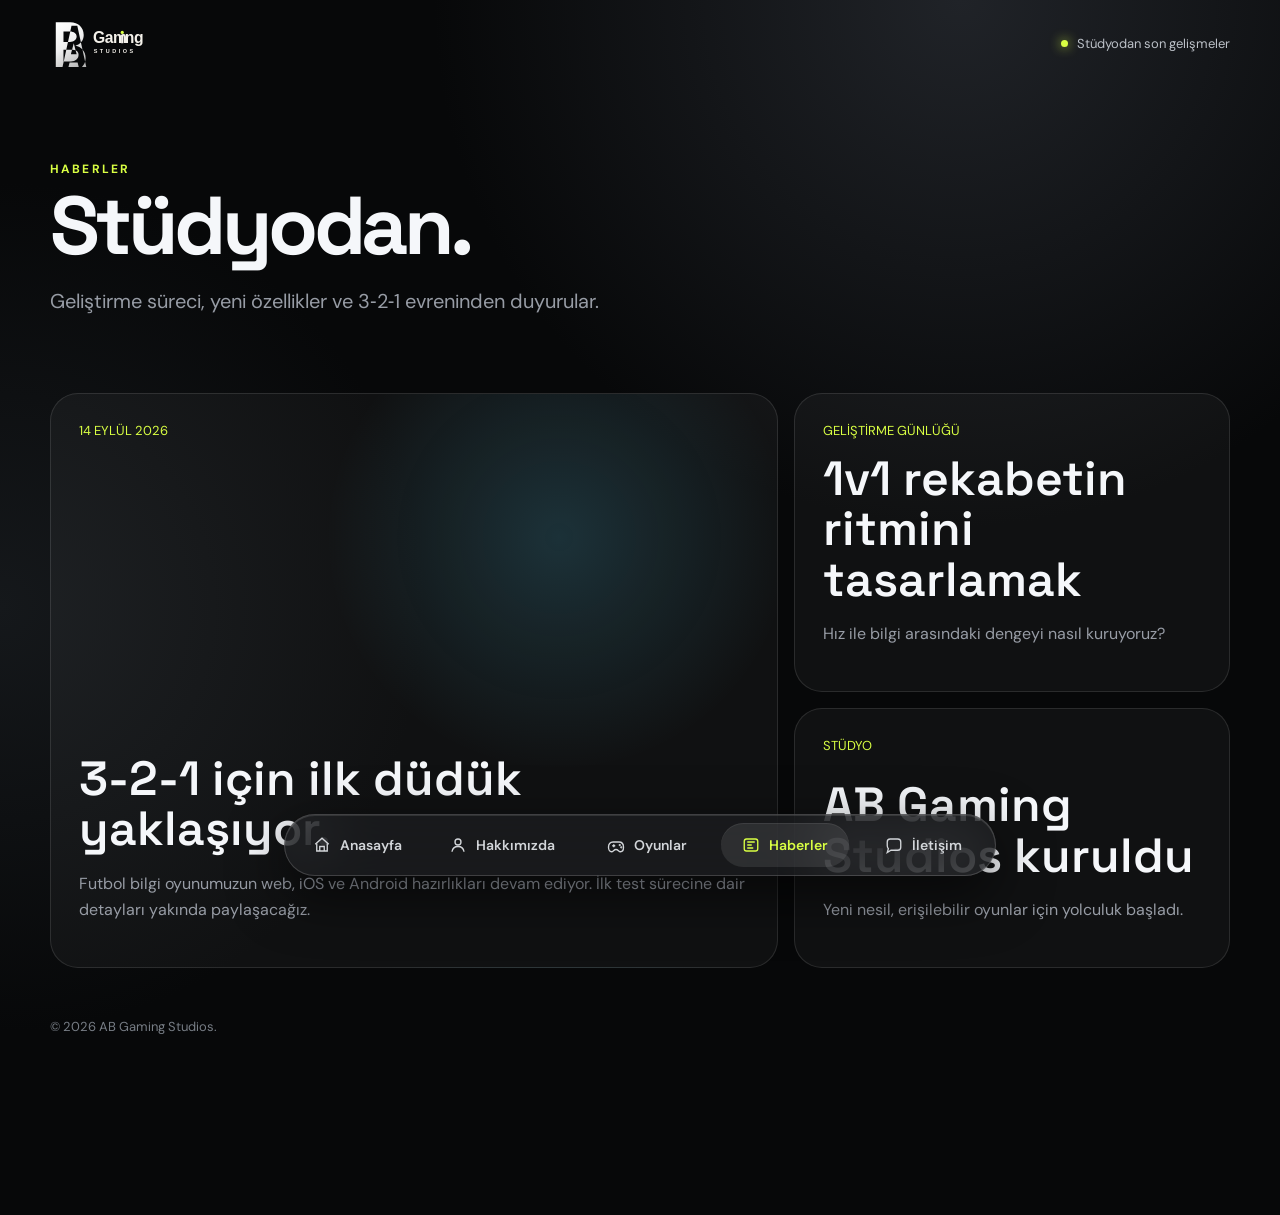
==== haberler/index.html @ e1d84e5b "Bust cache for updated SVG logo. Co-authored-by: Cursor <cursoragent@cursor.com>" ====
<!doctype html><html lang="tr"><head><meta charset="UTF-8"><meta name="viewport" content="width=device-width,initial-scale=1"><title>Haberler — AB Gaming Studios</title><meta name="description" content="AB Gaming Studios'tan son gelişmeler."><link rel="icon" href="../favicon.svg"><link rel="stylesheet" href="../assets/styles.css?v=logo2"></head><body><header class="top shell"><a class="brand" href="../"><img class="brand-logo" src="../assets/logo.svg?v=2" alt="AB Gaming Studios"></a><span class="status">Stüdyodan son gelişmeler</span></header><main class="shell"><section class="page-hero"><div class="eyebrow">Haberler</div><h1 class="page-title">Stüdyodan.</h1><p>Geliştirme süreci, yeni özellikler ve 3‑2‑1 evreninden duyurular.</p></section><section class="news-grid"><article class="news-card"><time>14 EYLÜL 2026</time><div><h2>3‑2‑1 için ilk düdük yaklaşıyor.</h2><p class="muted">Futbol bilgi oyunumuzun web, iOS ve Android hazırlıkları devam ediyor. İlk test sürecine dair detayları yakında paylaşacağız.</p></div></article><article class="news-card"><time>GELİŞTİRME GÜNLÜĞÜ</time><div><h2>1v1 rekabetin ritmini tasarlamak</h2><p class="muted">Hız ile bilgi arasındaki dengeyi nasıl kuruyoruz?</p></div></article><article class="news-card"><time>STÜDYO</time><div><h2>AB Gaming Studios kuruldu</h2><p class="muted">Yeni nesil, erişilebilir oyunlar için yolculuk başladı.</p></div></article></section></main><nav class="dock" id="dock" aria-label="Ana menü"></nav><footer class="shell">© <span id="year"></span> AB Gaming Studios.</footer><script src="../assets/site.js?v=https1"></script></body></html>
---- assets/styles.css ----
@import url('https://fonts.googleapis.com/css2?family=DM+Sans:wght@400;500;600;700&family=Space+Grotesk:wght@500;600;700&display=swap');
:root{--bg:#070809;--panel:#111316;--soft:#171a1f;--line:rgba(255,255,255,.11);--text:#f5f7fa;--muted:#979ca5;--lime:#d9ff43;--cyan:#59d9ff;--r:28px}
*{box-sizing:border-box}html{scroll-behavior:smooth}body{margin:0;background:radial-gradient(circle at 75% 0,#202328 0,transparent 34%),radial-gradient(circle at 0 50%,#15181b 0,transparent 30%),var(--bg);color:var(--text);font-family:'DM Sans',sans-serif;min-height:100vh;padding-bottom:130px}a{color:inherit;text-decoration:none}button,input,textarea{font:inherit}.shell{width:min(1180px,calc(100% - 40px));margin:auto}.top{height:86px;display:flex;align-items:center;justify-content:space-between}.brand{display:flex;align-items:center;gap:13px;font:700 18px 'Space Grotesk'}.brand-mark{width:42px;height:42px;border:1px solid var(--line);border-radius:14px;background:linear-gradient(145deg,#292d31,#0d0f10);display:grid;place-items:center;box-shadow:inset 0 1px rgba(255,255,255,.12)}.brand-mark b{font-size:14px;letter-spacing:-1px}.eyebrow{font-size:12px;text-transform:uppercase;letter-spacing:.18em;color:var(--lime);font-weight:700}.status{display:flex;align-items:center;gap:9px;color:#bbc0c7;font-size:13px}.status:before{content:'';width:7px;height:7px;background:var(--lime);border-radius:50%;box-shadow:0 0 12px var(--lime)}
.hero{min-height:calc(100vh - 120px);display:grid;grid-template-columns:1.12fr .88fr;gap:40px;align-items:center;padding:30px 0 70px}.hero-copy{position:relative;z-index:2}.hero h1{font:700 clamp(58px,9vw,126px)/.82 'Space Grotesk';letter-spacing:-.08em;margin:18px 0 30px;max-width:740px}.hero h1 span{display:block;color:transparent;-webkit-text-stroke:1px rgba(255,255,255,.32)}.lead{font-size:clamp(17px,2vw,21px);line-height:1.6;color:#b3b7be;max-width:600px}.actions{display:flex;gap:12px;flex-wrap:wrap;margin-top:34px}.btn{display:inline-flex;align-items:center;justify-content:center;gap:10px;border-radius:999px;padding:15px 21px;font-weight:700;border:1px solid var(--line);transition:.25s}.btn:hover{transform:translateY(-3px);border-color:rgba(255,255,255,.3)}.btn.primary{background:var(--lime);color:#0a0b08;border-color:var(--lime)}.btn svg{width:18px;height:18px}
.game-stage{position:relative;min-height:600px;display:grid;place-items:center}.orb{position:absolute;width:430px;height:430px;border-radius:50%;background:radial-gradient(circle at 35% 30%,#40464d,#17191d 50%,#070809 72%);box-shadow:0 0 0 1px rgba(255,255,255,.08),0 50px 100px #000}.pitch{position:absolute;width:68%;height:68%;border:1px solid rgba(217,255,67,.2);border-radius:50%;transform:rotate(-22deg);box-shadow:0 0 45px rgba(217,255,67,.05)}.game-card{position:relative;width:min(390px,90%);aspect-ratio:.72;border:1px solid rgba(255,255,255,.16);border-radius:40px;background:linear-gradient(155deg,rgba(45,49,54,.82),rgba(10,11,13,.92));backdrop-filter:blur(16px);box-shadow:0 40px 90px rgba(0,0,0,.65);padding:28px;overflow:hidden;transform:rotate(3deg)}.game-card:before{content:'';position:absolute;inset:0;background:linear-gradient(120deg,transparent 35%,rgba(255,255,255,.07),transparent 65%);pointer-events:none}.score{display:flex;justify-content:space-between;font:700 13px 'Space Grotesk';color:#aab0b8}.timer{display:grid;place-items:center;width:120px;height:120px;border-radius:50%;border:2px solid var(--lime);margin:70px auto 38px;font:700 48px 'Space Grotesk';box-shadow:0 0 35px rgba(217,255,67,.16)}.question{text-align:center;font:600 21px/1.35 'Space Grotesk'}.answers{display:grid;grid-template-columns:1fr 1fr;gap:10px;margin-top:35px}.answer{background:rgba(255,255,255,.06);border:1px solid var(--line);border-radius:14px;padding:13px;text-align:center;font-size:13px;color:#c8ccd1}.answer.hot{background:var(--lime);color:#111;font-weight:700}.platform-row{position:absolute;bottom:18px;left:-6px;z-index:2;display:flex;gap:10px}.platform-tag svg{width:20px;height:20px;display:block}.platform-tag.apple svg{width:22px;height:22px}.platform-tag.play svg{width:18px;height:18px}.platform-tag{width:42px;height:42px;display:grid;place-items:center;background:#eef1f4;color:#111;border-radius:50%;box-shadow:0 10px 22px rgba(0,0,0,.55),inset 0 0 0 1px rgba(255,255,255,.45)}
.section{padding:70px 0}.section-head{display:flex;justify-content:space-between;align-items:end;gap:30px;margin-bottom:34px}.section h2,.page-title{font:700 clamp(42px,7vw,82px)/.95 'Space Grotesk';letter-spacing:-.055em;margin:10px 0}.section-head p{max-width:450px;color:var(--muted);line-height:1.7}.grid{display:grid;grid-template-columns:repeat(3,1fr);gap:16px}.tile{background:linear-gradient(145deg,rgba(255,255,255,.07),rgba(255,255,255,.025));border:1px solid var(--line);border-radius:var(--r);padding:30px;min-height:220px;transition:.3s}.tile:hover{transform:translateY(-5px);border-color:rgba(217,255,67,.35)}.tile-num{font:700 52px 'Space Grotesk';color:var(--lime)}.tile h3{font:600 22px 'Space Grotesk';margin:45px 0 10px}.tile p,.muted{color:var(--muted);line-height:1.65}.founders{display:grid;grid-template-columns:.86fr 1.14fr;gap:28px;align-items:center;margin:8px 0 28px}.founders-photo{margin:0;position:relative;min-height:520px;border-radius:28px;overflow:hidden;background:#121416;border:1px solid var(--line);display:grid}.founders-photo figcaption{margin:auto;color:#8d939c;font-size:13px;letter-spacing:.12em;text-transform:uppercase}.founders-photo:has(img) figcaption{display:none}.founders-photo img{width:100%;height:100%;min-height:520px;object-fit:cover;object-position:center 20%;display:block;filter:grayscale(1) contrast(1.08)}.founders h2{font:700 clamp(40px,5vw,64px)/.95 'Space Grotesk';letter-spacing:-.05em;margin:8px 0 14px}.founders .lead{max-width:none}.founder-pair{display:grid;grid-template-columns:1fr 1fr;gap:14px;margin-top:26px}.founder-card h3{font:600 22px 'Space Grotesk';margin:0 0 6px}.founder-card span{color:var(--lime);font-size:11px;letter-spacing:.16em;text-transform:uppercase;font-weight:700}.founder-card p{color:var(--muted);line-height:1.6;margin:12px 0 0}.feature{display:grid;grid-template-columns:1fr 1fr;gap:16px}.feature .tile{min-height:360px;display:flex;flex-direction:column;justify-content:flex-end}.feature .big{background:radial-gradient(circle at 85% 15%,rgba(217,255,67,.22),transparent 30%),linear-gradient(145deg,#181b1f,#0d0e10)}
.dock{position:fixed;z-index:20;bottom:24px;left:50%;transform:translateX(-50%);display:flex;gap:10px;padding:8px;border:1px solid rgba(255,255,255,.17);border-radius:31px;background:rgba(28,30,33,.72);backdrop-filter:blur(28px) saturate(150%);box-shadow:0 18px 55px rgba(0,0,0,.6),inset 0 1px rgba(255,255,255,.11)}.dock a{min-width:128px;padding:13px 18px;border-radius:23px;display:flex;align-items:center;justify-content:center;gap:9px;color:#d2d5d9;font-size:14px;font-weight:600;transition:.2s}.dock a svg{width:18px}.dock a:hover,.dock a.active{background:rgba(255,255,255,.09);color:#fff;box-shadow:inset 0 1px rgba(255,255,255,.08)}.dock a.active{color:var(--lime)}
.page-hero{padding:75px 0 55px;max-width:850px}.page-kicker{padding:36px 0 8px}.page-hero p{font-size:20px;color:var(--muted);line-height:1.65;max-width:680px}.stats{display:grid;grid-template-columns:repeat(3,1fr);gap:14px}.stat{padding:28px;border:1px solid var(--line);border-radius:24px;background:rgba(255,255,255,.035)}.stat b{font:700 42px 'Space Grotesk';display:block;margin-bottom:7px}.game-list-card{display:grid;grid-template-columns:.8fr 1.2fr;gap:30px;padding:22px;border:1px solid var(--line);border-radius:34px;background:rgba(255,255,255,.04)}.game-art{min-height:450px;border-radius:25px;overflow:hidden;background:#0d0e10}.game-art img{width:100%;height:100%;min-height:inherit;object-fit:cover;object-position:68% center;display:block}.game-info{padding:35px 20px;display:flex;flex-direction:column;justify-content:center}.news-grid{display:grid;grid-template-columns:1.25fr .75fr;gap:16px}.news-card{padding:28px;border:1px solid var(--line);border-radius:28px;background:rgba(255,255,255,.04);min-height:260px;display:flex;flex-direction:column;justify-content:space-between}.news-card:first-child{grid-row:span 2;min-height:536px;background:radial-gradient(circle at 70% 25%,rgba(89,217,255,.16),transparent 35%),rgba(255,255,255,.04)}.news-card time{color:var(--lime);font-size:13px}.news-card h2{font:600 clamp(25px,4vw,48px)/1.05 'Space Grotesk';margin:15px 0}.contact{display:grid;grid-template-columns:.75fr 1.25fr;gap:20px}.contact-box,.form{border:1px solid var(--line);border-radius:30px;background:rgba(255,255,255,.04);padding:32px}.contact-line{padding:20px 0;border-bottom:1px solid var(--line)}.contact-line:last-child{border:0}.contact-line span{display:block;color:var(--muted);font-size:13px;margin-bottom:7px}.form{display:grid;gap:15px}.field{display:grid;gap:8px}.field label{font-size:13px;color:#b8bdc3}.field input,.field textarea{width:100%;border:1px solid var(--line);border-radius:16px;background:#0d0f11;color:#fff;padding:15px;outline:none}.field textarea{min-height:135px;resize:vertical}.field input:focus,.field textarea:focus{border-color:var(--lime)}footer{padding:50px 0;color:#777d85;font-size:13px}
.store-list{margin:10px 0 36px}.store-row{display:grid;grid-template-columns:86px minmax(0,1fr) auto;align-items:center;gap:18px;padding:16px 2px 18px;border-bottom:1px solid rgba(255,255,255,.12)}.store-icon{width:86px;height:86px;border-radius:20px;overflow:hidden;background:#1b1e22;box-shadow:0 12px 26px rgba(0,0,0,.45)}.store-icon img{width:100%;height:100%;display:block;object-fit:cover}.store-meta{display:flex;flex-direction:column;gap:3px;min-width:0}.store-meta strong{font:700 28px/1.1 'Space Grotesk';letter-spacing:-.03em}.store-meta span{color:#8d939c;font-size:16px}.store-cta{min-width:108px;padding:10px 22px;border-radius:999px;background:#2c2c2e;color:#0a84ff;font-weight:700;font-size:20px;text-align:center}.store-row:hover .store-cta{background:#3a3a3c}
@media(max-width:520px){.store-row{grid-template-columns:64px minmax(0,1fr) auto;gap:12px}.store-icon{width:64px;height:64px;border-radius:15px}.store-meta strong{font-size:20px}.store-meta span{font-size:13px}.store-cta{min-width:82px;padding:8px 14px;font-size:16px}}
@media(max-width:900px){body{padding-bottom:105px}.status{display:none}.hero{grid-template-columns:1fr;min-height:auto;padding-top:50px}.hero h1{font-size:clamp(66px,18vw,110px)}.game-stage{min-height:540px}.grid{grid-template-columns:1fr}.feature,.founders,.game-list-card,.contact,.news-grid{grid-template-columns:1fr}.founders-photo,.founders-photo img{min-height:380px}.founder-pair{grid-template-columns:1fr}.news-card:first-child{grid-row:auto;min-height:360px}.stats{grid-template-columns:1fr}.dock{bottom:12px;width:calc(100% - 20px);justify-content:space-around;border-radius:25px}.dock a{min-width:0;flex:1;padding:12px 5px;flex-direction:column;gap:4px;font-size:10px;border-radius:18px}.dock a svg{width:19px}.platform-row{left:5px}.section-head{display:block}.top{height:72px}}@media(max-width:520px){.shell{width:min(100% - 28px,1180px)}.hero h1{font-size:62px}.game-stage{min-height:470px}.orb{width:320px;height:320px}.game-card{width:280px;border-radius:30px;padding:20px}.timer{margin:48px auto 28px;width:100px;height:100px}.answers{margin-top:25px}.top .brand span{font-size:15px}.page-hero{padding-top:45px}.game-art{min-height:330px}}
.studio-hero{grid-template-columns:1fr;align-items:center}.studio-hero .studio-stage{min-height:min(640px,72vh);width:100%}.studio-hero h1{font-size:clamp(56px,8.2vw,116px)}.studio-stage{position:relative;min-height:560px;overflow:hidden;isolation:isolate}.glass-type{position:absolute;inset:6% 2%;display:flex;flex-direction:column;justify-content:center;align-items:center;text-align:center}.glass-type span{display:block;font:700 clamp(96px,13vw,168px)/.78 'Space Grotesk';letter-spacing:-.07em;color:#e4e6ea}.glass-orb{position:absolute;border-radius:50%;overflow:hidden;border:1px solid rgba(255,255,255,.34);background:radial-gradient(circle at 32% 26%,rgba(255,255,255,.92) 0 5%,rgba(255,255,255,.12) 6%,transparent 18%),radial-gradient(circle at 70% 76%,rgba(217,255,67,.28),transparent 24%),radial-gradient(circle at 50% 50%,rgba(255,255,255,.05),rgba(0,0,0,.18) 62%,rgba(0,0,0,.55));box-shadow:inset -16px -18px 28px rgba(0,0,0,.45),inset 6px 8px 14px rgba(255,255,255,.22),0 22px 40px rgba(0,0,0,.4);backdrop-filter:blur(.6px) contrast(1.35) saturate(1.25);will-change:transform}.glass-orb i{position:absolute;inset:0;border-radius:inherit;background:linear-gradient(155deg,rgba(255,255,255,.28),transparent 32%,transparent 68%,rgba(0,0,0,.22));pointer-events:none}.glass-orb i:after{content:'';position:absolute;width:26%;height:14%;left:22%;top:16%;border-radius:50%;background:rgba(255,255,255,.9);filter:blur(.6px);transform:rotate(-24deg)}.orb-lg{width:min(230px,42%);aspect-ratio:1;left:38%;top:28%;z-index:3}.orb-md{width:min(132px,26%);aspect-ratio:1;left:24%;top:12%;z-index:2;animation-delay:-2.4s}.orb-sm{width:min(84px,16%);aspect-ratio:1;right:22%;bottom:14%;z-index:2;animation-delay:-4.2s}.home-game{padding-top:110px}.game-showcase{display:grid;grid-template-columns:.75fr 1.25fr;gap:18px;padding:22px;border:1px solid var(--line);border-radius:34px;background:radial-gradient(circle at 15% 20%,rgba(217,255,67,.12),transparent 32%),rgba(255,255,255,.035)}.game-mini{min-height:430px;border-radius:26px;padding:26px;background:linear-gradient(155deg,#30353a,#0a0b0d 78%);box-shadow:inset 0 1px rgba(255,255,255,.12);transform:rotate(-2deg)}.game-mini .timer{margin:80px auto 48px}.game-showcase-copy{padding:45px;display:flex;flex-direction:column;justify-content:center}.game-showcase-copy h3{font:600 clamp(32px,5vw,62px)/1.02 'Space Grotesk';letter-spacing:-.045em;margin:18px 0}.platform-inline{align-self:center;color:#9298a0;font-size:12px;font-weight:700;letter-spacing:.09em}
@media(max-width:900px){.studio-hero{grid-template-columns:1fr;padding-bottom:28px}.hero.studio-hero{min-height:auto;padding-top:12px}.studio-stage{min-height:460px;margin:0 0 8px}.glass-type{inset:10% 0}.glass-type span{font-size:clamp(84px,18vw,118px)}.orb-lg{width:156px;top:30%}.orb-md{width:96px;top:6%}.orb-sm{width:64px;bottom:10%}.game-showcase{grid-template-columns:1fr}.game-showcase-copy{padding:32px 14px}.home-game{padding-top:70px}}.liquid-defs{position:absolute;width:0;height:0;overflow:hidden}.liquid-field{position:absolute;inset:-12%;filter:url(#liquid);pointer-events:none}.glass-orb{border:0;backdrop-filter:none;background:radial-gradient(ellipse at 30% 22%,rgba(255,255,255,.82) 0 4%,transparent 16%),radial-gradient(ellipse at 70% 74%,rgba(217,255,67,.55),transparent 34%),radial-gradient(circle at 48% 42%,#4a525c 0%,#1a1e24 42%,#070809 76%);box-shadow:inset 0 -22px 30px rgba(0,0,0,.5),inset 8px 6px 14px rgba(255,255,255,.16);animation:liquid-morph 5.2s ease-in-out infinite}.glass-orb i{background:linear-gradient(160deg,rgba(255,255,255,.22),transparent 34%,transparent 62%,rgba(217,255,67,.18));animation:liquid-sheen 3.6s ease-in-out infinite}.orb-md{animation-duration:6.8s}.orb-sm{animation-duration:4.2s;animation-delay:-1.4s}@keyframes liquid-morph{0%,100%{border-radius:46% 54% 42% 58%/52% 40% 60% 48%}35%{border-radius:60% 40% 56% 44%/42% 58% 40% 60%}70%{border-radius:40% 60% 50% 50%/58% 42% 52% 48%}}@keyframes liquid-sheen{50%{transform:translate(16%,18%) scale(1.12);opacity:.75}}@media(prefers-reduced-motion:reduce){.glass-orb,.glass-orb i{animation:none}}
@media(max-width:520px){.studio-stage{min-height:420px}.glass-type{inset:4% 0}.glass-type span{font-size:clamp(76px,20vw,96px)}.orb-lg{width:148px;top:24%}.orb-md{width:88px}.orb-sm{width:58px}.game-mini{min-height:340px}.game-mini .timer{margin:55px auto 38px}}
.glass-orb i:after{width:48%;height:18%;left:12%;top:20%;border-radius:40%;background:linear-gradient(100deg,transparent,rgba(255,255,255,.72),transparent);filter:blur(2px);animation:liquid-sheen 2.8s ease-in-out infinite}
.studio-stage{display:grid;place-items:center;perspective:1100px}.arcade-scene{width:min(340px,86%);height:min(520px,78%);display:grid;place-items:end center}.arcade{position:relative;width:250px;height:440px;transform-style:preserve-3d;transform:rotateX(12deg) rotateY(-28deg);filter:drop-shadow(34px 40px 28px rgba(0,0,0,.6))}.cab-side{position:absolute;top:10px;right:-34px;width:42px;height:calc(100% - 18px);border-radius:0 10px 10px 0;background:linear-gradient(90deg,#2a3036,#0b0d10);transform:rotateY(72deg);transform-origin:left center;box-shadow:inset -8px 0 12px rgba(0,0,0,.45)}.cab{height:100%;display:flex;flex-direction:column;background:linear-gradient(100deg,#101216 0%,#2b3036 16%,#1c2026 48%,#0c0e11 100%);border:1px solid rgba(255,255,255,.14);border-radius:22px 22px 10px 10px;box-shadow:inset -22px 0 28px rgba(0,0,0,.55),inset 12px 0 16px rgba(255,255,255,.05),0 0 0 1px rgba(0,0,0,.4);overflow:hidden;position:relative}.cab:before{content:'';position:absolute;inset:0 auto 0 0;width:16px;background:linear-gradient(90deg,#050607,#1a1e24);box-shadow:2px 0 0 rgba(255,255,255,.05)}.marquee{margin:14px 16px 0;padding:12px 10px 10px;border-radius:12px 12px 4px 4px;text-align:center;background:linear-gradient(#1a1408,#0c0d10);box-shadow:inset 0 0 0 2px #2a2416,0 0 24px rgba(217,255,67,.28);position:relative;z-index:1}.marquee b{display:block;font:700 28px/1 'Space Grotesk';letter-spacing:-.04em;color:var(--lime);text-shadow:0 0 16px rgba(217,255,67,.8)}.marquee span{display:block;margin-top:4px;font-size:9px;letter-spacing:.22em;color:#f3f5c8}.screen-box{margin:12px 22px 0;padding:10px;border-radius:16px;background:linear-gradient(180deg,#3a3f46,#15181c);box-shadow:inset 0 1px rgba(255,255,255,.2),0 10px 18px rgba(0,0,0,.35);position:relative;z-index:1}.crt{position:relative;aspect-ratio:1.15;border-radius:10px;overflow:hidden;background:radial-gradient(circle at 50% 40%,#1c2410,#070807 72%);box-shadow:inset 0 0 30px rgba(217,255,67,.18),0 0 24px rgba(217,255,67,.12)}.crt-copy{height:100%;display:flex;flex-direction:column;align-items:center;justify-content:center;gap:4px}.crt-copy strong{font:700 42px/1 'Space Grotesk';letter-spacing:-.06em;color:#f4f7ea}.crt-copy em{font:700 34px/1 'Space Grotesk';font-style:normal;color:var(--lime);text-shadow:0 0 18px var(--lime)}.crt-copy small{margin-top:8px;font-size:10px;letter-spacing:.28em;color:#b7c48a;animation:coin-blink 1.4s steps(2) infinite}.scanlines{position:absolute;inset:0;background:repeating-linear-gradient(transparent 0 2px,rgba(0,0,0,.18) 3px 4px);pointer-events:none;mix-blend-mode:multiply}.deck{margin-top:auto;padding:22px 22px 16px;display:flex;align-items:center;justify-content:space-between;background:linear-gradient(180deg,#3a281c,#1a120e);box-shadow:inset 0 10px 16px rgba(0,0,0,.35);position:relative;z-index:1}.joy{width:54px;height:54px;border-radius:50%;background:radial-gradient(circle at 40% 35%,#4a4038,#1a1614);box-shadow:inset 0 2px rgba(255,255,255,.15),0 8px 0 #0c0a09;display:grid;place-items:center}.joy i{width:14px;height:36px;border-radius:8px;background:linear-gradient(#d7d2cc,#6d675f);transform-origin:bottom center;animation:stick-wag 1.5s ease-in-out infinite}.joy i:before{content:'';display:block;width:22px;height:22px;margin:-8px 0 0 -4px;border-radius:50%;background:radial-gradient(circle at 35% 30%,#fff,#c23b4a 42%,#6d1220)}.btns{display:flex;gap:10px}.btns span{width:28px;height:28px;border-radius:50%;box-shadow:inset 0 2px rgba(255,255,255,.45),0 5px 0 rgba(0,0,0,.45)}.btns span:nth-child(1){background:#3ecbff}.btns span:nth-child(2){background:var(--lime)}.btns span:nth-child(3){background:#e14cff}.cab-base{height:16px;background:linear-gradient(#111,#050505);box-shadow:inset 0 1px rgba(255,255,255,.08)}@keyframes stick-wag{0%,100%{transform:rotate(-16deg)}50%{transform:rotate(16deg)}}@keyframes coin-blink{50%{opacity:.35}}@media(max-width:520px){.arcade{width:220px;height:390px}.crt-copy strong{font-size:34px}.crt-copy em{font-size:28px}}@keyframes liquid-morph{0%,100%{border-radius:64% 36% 48% 52%/38% 64% 36% 62%}40%{border-radius:36% 64% 58% 42%/66% 34% 62% 38%}75%{border-radius:52% 48% 34% 66%/44% 58% 42% 56%}}

.arcade-view{width:100%;height:min(72vh,760px);min-height:560px;position:relative;z-index:1;background:transparent}.arcade-view canvas{display:block;width:100%;height:100%}
.studio-hero .studio-stage{display:grid;grid-template-columns:minmax(0,1fr) min(460px,42vw) minmax(0,1fr);align-items:center;gap:8px 16px;overflow:visible}
.arcade-word{margin:0;font:700 clamp(18px,3.1vw,52px)/.88 'Space Grotesk',sans-serif;letter-spacing:-.06em;color:#f4f1ea}
.arcade-word-left{text-align:right}
.arcade-word-right{text-align:left}
@media(max-width:760px){.studio-hero .studio-stage{grid-template-columns:auto minmax(0,1fr) auto;gap:6px}.arcade-word{font-size:clamp(13px,3.4vw,20px)}.arcade-view{min-height:420px;height:min(58vh,520px)}}

.brand{gap:0}.brand-logo{display:block;height:48px;width:auto;max-width:min(280px,58vw)}.brand-mark{display:none}
@media(max-width:520px){.brand-logo{height:34px}.top .brand span{font-size:15px}}
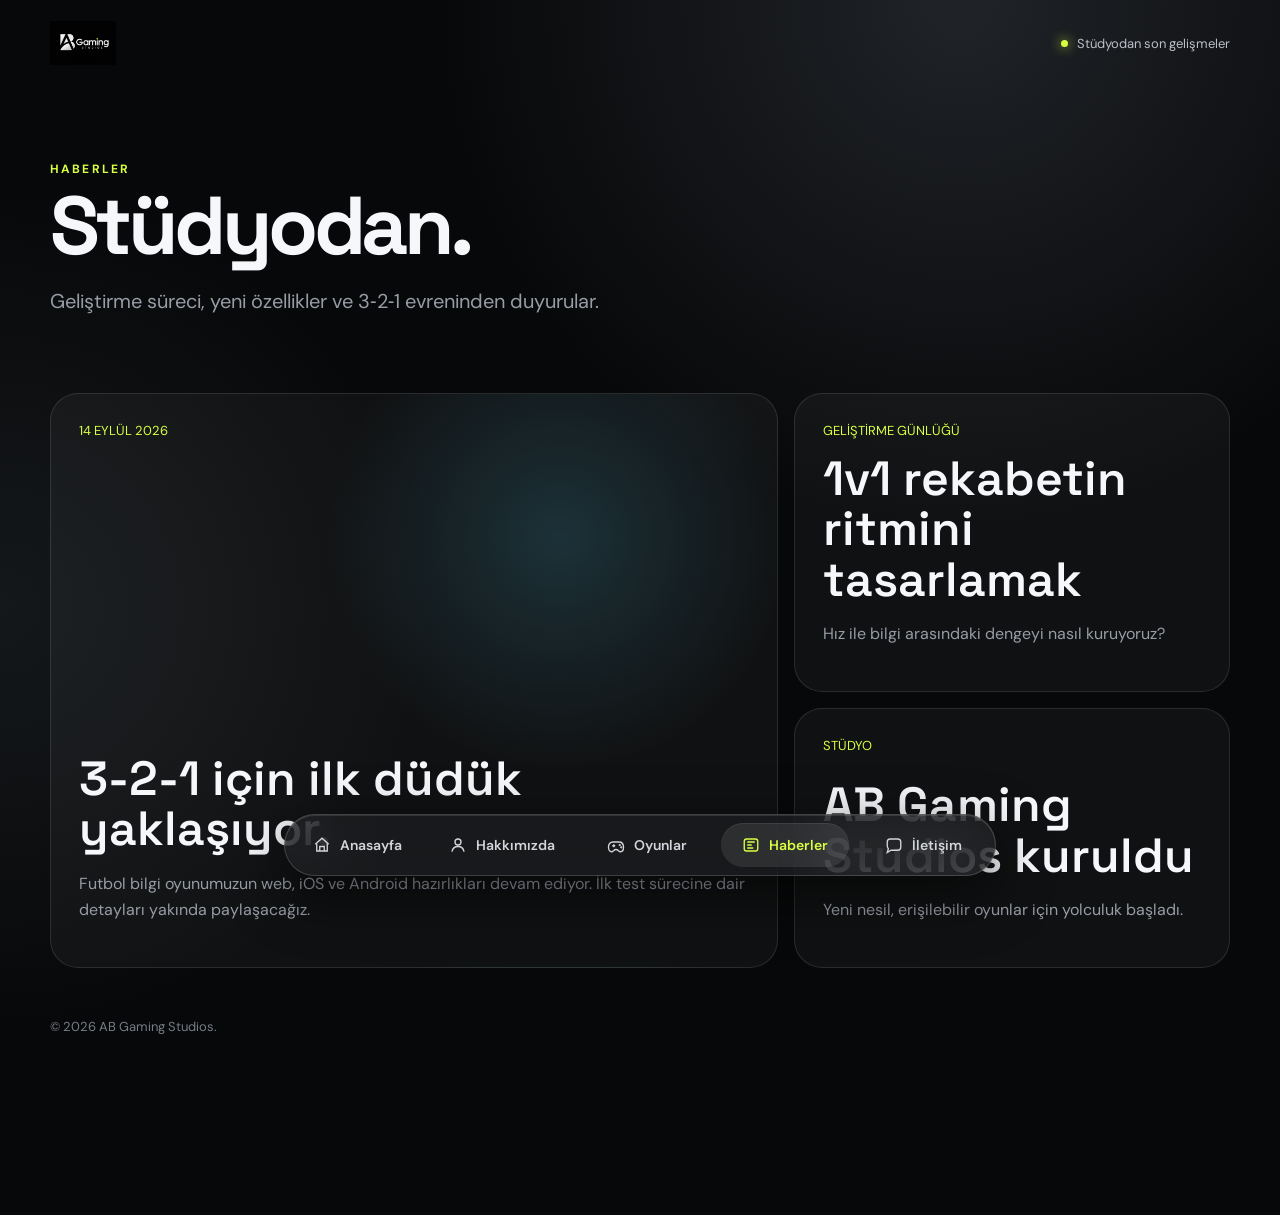
==== commit 37579189: "Fix broken vector logo by embedding the original mark in SVG. Co-authored-by: Cursor <cursoragent@cu" ====
--- a/haberler/index.html
+++ b/haberler/index.html
@@ -1 +1 @@
-<!doctype html><html lang="tr"><head><meta charset="UTF-8"><meta name="viewport" content="width=device-width,initial-scale=1"><title>Haberler — AB Gaming Studios</title><meta name="description" content="AB Gaming Studios'tan son gelişmeler."><link rel="icon" href="../favicon.svg"><link rel="stylesheet" href="../assets/styles.css?v=logo2"></head><body><header class="top shell"><a class="brand" href="../"><img class="brand-logo" src="../assets/logo.svg?v=2" alt="AB Gaming Studios"></a><span class="status">Stüdyodan son gelişmeler</span></header><main class="shell"><section class="page-hero"><div class="eyebrow">Haberler</div><h1 class="page-title">Stüdyodan.</h1><p>Geliştirme süreci, yeni özellikler ve 3‑2‑1 evreninden duyurular.</p></section><section class="news-grid"><article class="news-card"><time>14 EYLÜL 2026</time><div><h2>3‑2‑1 için ilk düdük yaklaşıyor.</h2><p class="muted">Futbol bilgi oyunumuzun web, iOS ve Android hazırlıkları devam ediyor. İlk test sürecine dair detayları yakında paylaşacağız.</p></div></article><article class="news-card"><time>GELİŞTİRME GÜNLÜĞÜ</time><div><h2>1v1 rekabetin ritmini tasarlamak</h2><p class="muted">Hız ile bilgi arasındaki dengeyi nasıl kuruyoruz?</p></div></article><article class="news-card"><time>STÜDYO</time><div><h2>AB Gaming Studios kuruldu</h2><p class="muted">Yeni nesil, erişilebilir oyunlar için yolculuk başladı.</p></div></article></section></main><nav class="dock" id="dock" aria-label="Ana menü"></nav><footer class="shell">© <span id="year"></span> AB Gaming Studios.</footer><script src="../assets/site.js?v=https1"></script></body></html>
+<!doctype html><html lang="tr"><head><meta charset="UTF-8"><meta name="viewport" content="width=device-width,initial-scale=1"><title>Haberler — AB Gaming Studios</title><meta name="description" content="AB Gaming Studios'tan son gelişmeler."><link rel="icon" href="../favicon.svg"><link rel="stylesheet" href="../assets/styles.css?v=logo3"></head><body><header class="top shell"><a class="brand" href="../"><img class="brand-logo" src="../assets/logo.svg?v=3" alt="AB Gaming Studios"></a><span class="status">Stüdyodan son gelişmeler</span></header><main class="shell"><section class="page-hero"><div class="eyebrow">Haberler</div><h1 class="page-title">Stüdyodan.</h1><p>Geliştirme süreci, yeni özellikler ve 3‑2‑1 evreninden duyurular.</p></section><section class="news-grid"><article class="news-card"><time>14 EYLÜL 2026</time><div><h2>3‑2‑1 için ilk düdük yaklaşıyor.</h2><p class="muted">Futbol bilgi oyunumuzun web, iOS ve Android hazırlıkları devam ediyor. İlk test sürecine dair detayları yakında paylaşacağız.</p></div></article><article class="news-card"><time>GELİŞTİRME GÜNLÜĞÜ</time><div><h2>1v1 rekabetin ritmini tasarlamak</h2><p class="muted">Hız ile bilgi arasındaki dengeyi nasıl kuruyoruz?</p></div></article><article class="news-card"><time>STÜDYO</time><div><h2>AB Gaming Studios kuruldu</h2><p class="muted">Yeni nesil, erişilebilir oyunlar için yolculuk başladı.</p></div></article></section></main><nav class="dock" id="dock" aria-label="Ana menü"></nav><footer class="shell">© <span id="year"></span> AB Gaming Studios.</footer><script src="../assets/site.js?v=https1"></script></body></html>
--- a/assets/styles.css
+++ b/assets/styles.css
@@ -22,5 +22,5 @@
 .arcade-word-right{text-align:left}
 @media(max-width:760px){.studio-hero .studio-stage{grid-template-columns:auto minmax(0,1fr) auto;gap:6px}.arcade-word{font-size:clamp(13px,3.4vw,20px)}.arcade-view{min-height:420px;height:min(58vh,520px)}}
 
-.brand{gap:0}.brand-logo{display:block;height:48px;width:auto;max-width:min(280px,58vw)}.brand-mark{display:none}
+.brand{gap:0}.brand-logo{display:block;height:44px;width:auto;max-width:min(240px,55vw);object-fit:contain}.brand-mark{display:none}
 @media(max-width:520px){.brand-logo{height:34px}.top .brand span{font-size:15px}}
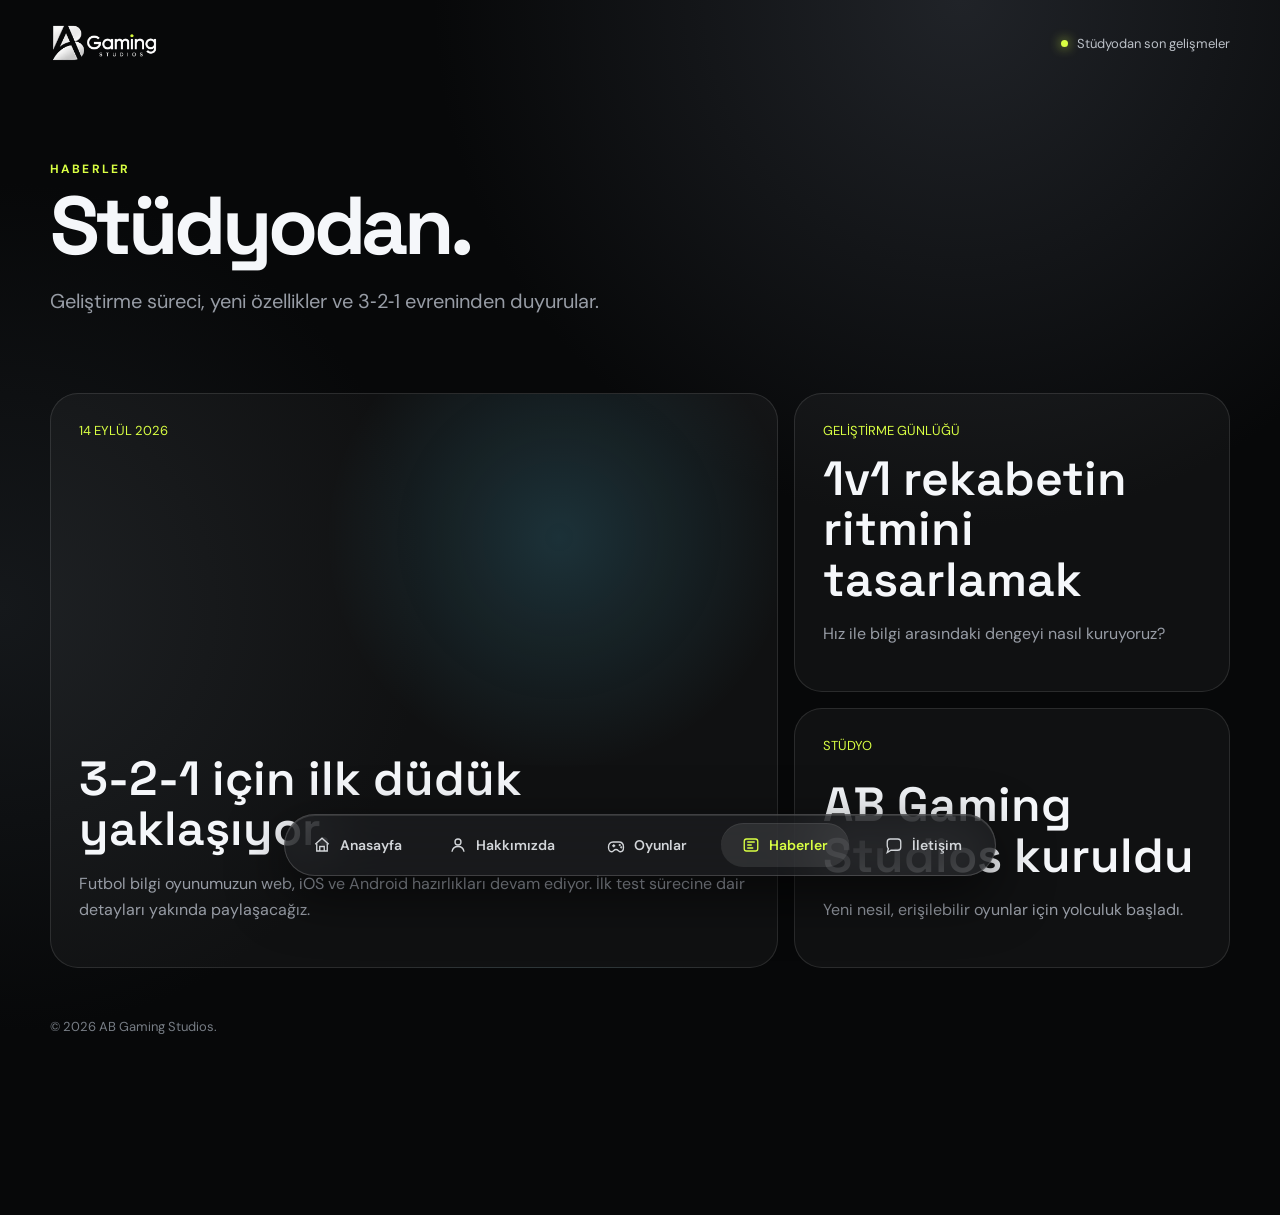
==== commit e944bc57: "Fix header logo: use cropped transparent PNG instead of broken SVG trace. Co-authored-by: Cursor <cu" ====
--- a/haberler/index.html
+++ b/haberler/index.html
@@ -1 +1 @@
-<!doctype html><html lang="tr"><head><meta charset="UTF-8"><meta name="viewport" content="width=device-width,initial-scale=1"><title>Haberler — AB Gaming Studios</title><meta name="description" content="AB Gaming Studios'tan son gelişmeler."><link rel="icon" href="../favicon.svg"><link rel="stylesheet" href="../assets/styles.css?v=logo3"></head><body><header class="top shell"><a class="brand" href="../"><img class="brand-logo" src="../assets/logo.svg?v=3" alt="AB Gaming Studios"></a><span class="status">Stüdyodan son gelişmeler</span></header><main class="shell"><section class="page-hero"><div class="eyebrow">Haberler</div><h1 class="page-title">Stüdyodan.</h1><p>Geliştirme süreci, yeni özellikler ve 3‑2‑1 evreninden duyurular.</p></section><section class="news-grid"><article class="news-card"><time>14 EYLÜL 2026</time><div><h2>3‑2‑1 için ilk düdük yaklaşıyor.</h2><p class="muted">Futbol bilgi oyunumuzun web, iOS ve Android hazırlıkları devam ediyor. İlk test sürecine dair detayları yakında paylaşacağız.</p></div></article><article class="news-card"><time>GELİŞTİRME GÜNLÜĞÜ</time><div><h2>1v1 rekabetin ritmini tasarlamak</h2><p class="muted">Hız ile bilgi arasındaki dengeyi nasıl kuruyoruz?</p></div></article><article class="news-card"><time>STÜDYO</time><div><h2>AB Gaming Studios kuruldu</h2><p class="muted">Yeni nesil, erişilebilir oyunlar için yolculuk başladı.</p></div></article></section></main><nav class="dock" id="dock" aria-label="Ana menü"></nav><footer class="shell">© <span id="year"></span> AB Gaming Studios.</footer><script src="../assets/site.js?v=https1"></script></body></html>
+<!doctype html><html lang="tr"><head><meta charset="UTF-8"><meta name="viewport" content="width=device-width,initial-scale=1"><title>Haberler — AB Gaming Studios</title><meta name="description" content="AB Gaming Studios'tan son gelişmeler."><link rel="icon" href="../favicon.png?v=5"><link rel="stylesheet" href="../assets/styles.css?v=logo5"></head><body><header class="top shell"><a class="brand" href="../"><img class="brand-logo" src="../assets/logo.png?v=5" alt="AB Gaming Studios"></a><span class="status">Stüdyodan son gelişmeler</span></header><main class="shell"><section class="page-hero"><div class="eyebrow">Haberler</div><h1 class="page-title">Stüdyodan.</h1><p>Geliştirme süreci, yeni özellikler ve 3‑2‑1 evreninden duyurular.</p></section><section class="news-grid"><article class="news-card"><time>14 EYLÜL 2026</time><div><h2>3‑2‑1 için ilk düdük yaklaşıyor.</h2><p class="muted">Futbol bilgi oyunumuzun web, iOS ve Android hazırlıkları devam ediyor. İlk test sürecine dair detayları yakında paylaşacağız.</p></div></article><article class="news-card"><time>GELİŞTİRME GÜNLÜĞÜ</time><div><h2>1v1 rekabetin ritmini tasarlamak</h2><p class="muted">Hız ile bilgi arasındaki dengeyi nasıl kuruyoruz?</p></div></article><article class="news-card"><time>STÜDYO</time><div><h2>AB Gaming Studios kuruldu</h2><p class="muted">Yeni nesil, erişilebilir oyunlar için yolculuk başladı.</p></div></article></section></main><nav class="dock" id="dock" aria-label="Ana menü"></nav><footer class="shell">© <span id="year"></span> AB Gaming Studios.</footer><script src="../assets/site.js?v=https1"></script></body></html>
--- a/assets/styles.css
+++ b/assets/styles.css
@@ -22,5 +22,5 @@
 .arcade-word-right{text-align:left}
 @media(max-width:760px){.studio-hero .studio-stage{grid-template-columns:auto minmax(0,1fr) auto;gap:6px}.arcade-word{font-size:clamp(13px,3.4vw,20px)}.arcade-view{min-height:420px;height:min(58vh,520px)}}
 
-.brand{gap:0}.brand-logo{display:block;height:44px;width:auto;max-width:min(240px,55vw);object-fit:contain}.brand-mark{display:none}
+.brand{gap:0}.brand-logo{display:block;height:40px;width:auto;max-width:min(280px,62vw);object-fit:contain}.brand-mark{display:none}
 @media(max-width:520px){.brand-logo{height:34px}.top .brand span{font-size:15px}}
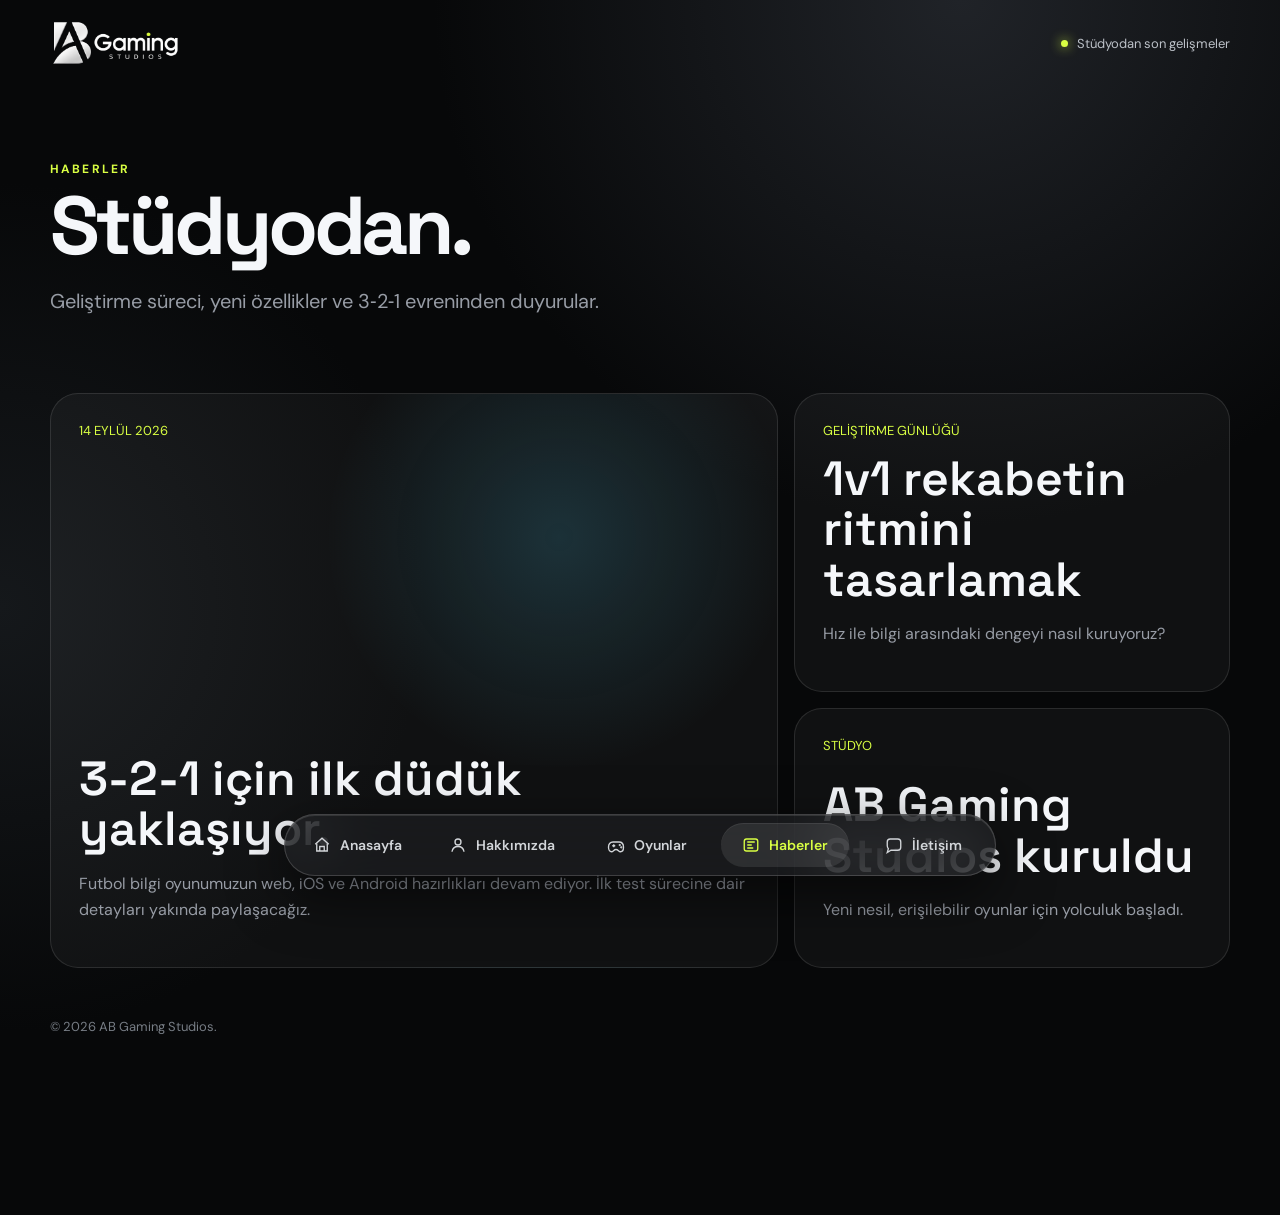
==== commit 4a6fc28a: "Enlarge header logo for clearer brand mark at small sizes. Co-authored-by: Cursor <cursoragent@curso" ====
--- a/haberler/index.html
+++ b/haberler/index.html
@@ -1 +1 @@
-<!doctype html><html lang="tr"><head><meta charset="UTF-8"><meta name="viewport" content="width=device-width,initial-scale=1"><title>Haberler — AB Gaming Studios</title><meta name="description" content="AB Gaming Studios'tan son gelişmeler."><link rel="icon" href="../favicon.png?v=5"><link rel="stylesheet" href="../assets/styles.css?v=logo5"></head><body><header class="top shell"><a class="brand" href="../"><img class="brand-logo" src="../assets/logo.png?v=5" alt="AB Gaming Studios"></a><span class="status">Stüdyodan son gelişmeler</span></header><main class="shell"><section class="page-hero"><div class="eyebrow">Haberler</div><h1 class="page-title">Stüdyodan.</h1><p>Geliştirme süreci, yeni özellikler ve 3‑2‑1 evreninden duyurular.</p></section><section class="news-grid"><article class="news-card"><time>14 EYLÜL 2026</time><div><h2>3‑2‑1 için ilk düdük yaklaşıyor.</h2><p class="muted">Futbol bilgi oyunumuzun web, iOS ve Android hazırlıkları devam ediyor. İlk test sürecine dair detayları yakında paylaşacağız.</p></div></article><article class="news-card"><time>GELİŞTİRME GÜNLÜĞÜ</time><div><h2>1v1 rekabetin ritmini tasarlamak</h2><p class="muted">Hız ile bilgi arasındaki dengeyi nasıl kuruyoruz?</p></div></article><article class="news-card"><time>STÜDYO</time><div><h2>AB Gaming Studios kuruldu</h2><p class="muted">Yeni nesil, erişilebilir oyunlar için yolculuk başladı.</p></div></article></section></main><nav class="dock" id="dock" aria-label="Ana menü"></nav><footer class="shell">© <span id="year"></span> AB Gaming Studios.</footer><script src="../assets/site.js?v=https1"></script></body></html>
+<!doctype html><html lang="tr"><head><meta charset="UTF-8"><meta name="viewport" content="width=device-width,initial-scale=1"><title>Haberler — AB Gaming Studios</title><meta name="description" content="AB Gaming Studios'tan son gelişmeler."><link rel="icon" href="../favicon.png?v=5"><link rel="stylesheet" href="../assets/styles.css?v=logo6"></head><body><header class="top shell"><a class="brand" href="../"><img class="brand-logo" src="../assets/logo.png?v=6" alt="AB Gaming Studios"></a><span class="status">Stüdyodan son gelişmeler</span></header><main class="shell"><section class="page-hero"><div class="eyebrow">Haberler</div><h1 class="page-title">Stüdyodan.</h1><p>Geliştirme süreci, yeni özellikler ve 3‑2‑1 evreninden duyurular.</p></section><section class="news-grid"><article class="news-card"><time>14 EYLÜL 2026</time><div><h2>3‑2‑1 için ilk düdük yaklaşıyor.</h2><p class="muted">Futbol bilgi oyunumuzun web, iOS ve Android hazırlıkları devam ediyor. İlk test sürecine dair detayları yakında paylaşacağız.</p></div></article><article class="news-card"><time>GELİŞTİRME GÜNLÜĞÜ</time><div><h2>1v1 rekabetin ritmini tasarlamak</h2><p class="muted">Hız ile bilgi arasındaki dengeyi nasıl kuruyoruz?</p></div></article><article class="news-card"><time>STÜDYO</time><div><h2>AB Gaming Studios kuruldu</h2><p class="muted">Yeni nesil, erişilebilir oyunlar için yolculuk başladı.</p></div></article></section></main><nav class="dock" id="dock" aria-label="Ana menü"></nav><footer class="shell">© <span id="year"></span> AB Gaming Studios.</footer><script src="../assets/site.js?v=https1"></script></body></html>
--- a/assets/styles.css
+++ b/assets/styles.css
@@ -22,5 +22,5 @@
 .arcade-word-right{text-align:left}
 @media(max-width:760px){.studio-hero .studio-stage{grid-template-columns:auto minmax(0,1fr) auto;gap:6px}.arcade-word{font-size:clamp(13px,3.4vw,20px)}.arcade-view{min-height:420px;height:min(58vh,520px)}}
 
-.brand{gap:0}.brand-logo{display:block;height:40px;width:auto;max-width:min(280px,62vw);object-fit:contain}.brand-mark{display:none}
-@media(max-width:520px){.brand-logo{height:34px}.top .brand span{font-size:15px}}
+.brand{gap:0}.brand-logo{display:block;height:48px;width:auto;max-width:min(320px,70vw);object-fit:contain;image-rendering:auto}.brand-mark{display:none}
+@media(max-width:520px){.brand-logo{height:38px}.top .brand span{font-size:15px}}
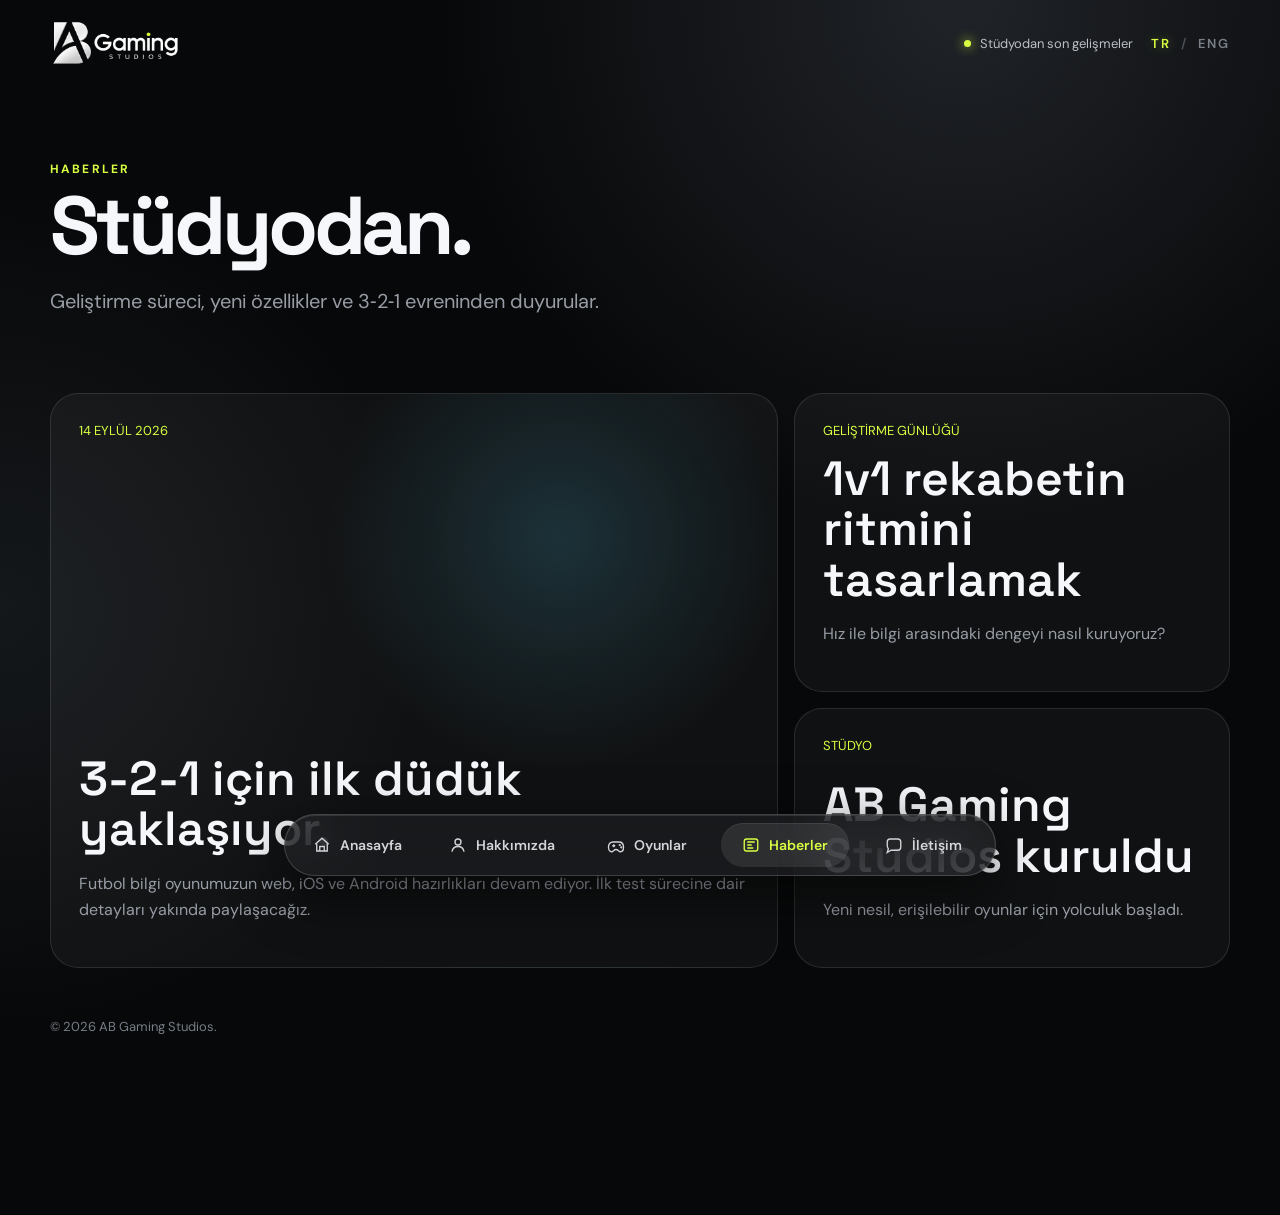
==== commit 4af89959: "Make TR/ENG switch translate the full site including dock and pages. Co-authored-by: Cursor <cursora" ====
--- a/haberler/index.html
+++ b/haberler/index.html
@@ -1 +1 @@
-<!doctype html><html lang="tr"><head><meta charset="UTF-8"><meta name="viewport" content="width=device-width,initial-scale=1"><title>Haberler — AB Gaming Studios</title><meta name="description" content="AB Gaming Studios'tan son gelişmeler."><link rel="icon" href="../favicon.png?v=5"><link rel="stylesheet" href="../assets/styles.css?v=logo6"></head><body><header class="top shell"><a class="brand" href="../"><img class="brand-logo" src="../assets/logo.png?v=6" alt="AB Gaming Studios"></a><span class="status">Stüdyodan son gelişmeler</span></header><main class="shell"><section class="page-hero"><div class="eyebrow">Haberler</div><h1 class="page-title">Stüdyodan.</h1><p>Geliştirme süreci, yeni özellikler ve 3‑2‑1 evreninden duyurular.</p></section><section class="news-grid"><article class="news-card"><time>14 EYLÜL 2026</time><div><h2>3‑2‑1 için ilk düdük yaklaşıyor.</h2><p class="muted">Futbol bilgi oyunumuzun web, iOS ve Android hazırlıkları devam ediyor. İlk test sürecine dair detayları yakında paylaşacağız.</p></div></article><article class="news-card"><time>GELİŞTİRME GÜNLÜĞÜ</time><div><h2>1v1 rekabetin ritmini tasarlamak</h2><p class="muted">Hız ile bilgi arasındaki dengeyi nasıl kuruyoruz?</p></div></article><article class="news-card"><time>STÜDYO</time><div><h2>AB Gaming Studios kuruldu</h2><p class="muted">Yeni nesil, erişilebilir oyunlar için yolculuk başladı.</p></div></article></section></main><nav class="dock" id="dock" aria-label="Ana menü"></nav><footer class="shell">© <span id="year"></span> AB Gaming Studios.</footer><script src="../assets/site.js?v=https1"></script></body></html>
+<!doctype html><html lang="tr"><head><meta charset="UTF-8"><meta name="viewport" content="width=device-width,initial-scale=1"><title>Haberler — AB Gaming Studios</title><meta name="description" content="AB Gaming Studios'tan son gelişmeler."><link rel="icon" href="../favicon.png?v=5"><link rel="stylesheet" href="../assets/styles.css?v=i18n1"></head><body data-page="news"><header class="top shell"><a class="brand" href="../"><img class="brand-logo" src="../assets/logo.png?v=6" alt="AB Gaming Studios"></a><div class="header-right"><span class="status" data-i18n="news_status">Stüdyodan son gelişmeler</span><div class="lang-switch" role="group" data-i18n-aria="lang_aria" aria-label="Dil seçimi"><button type="button" class="lang-btn is-active" data-lang="tr" aria-pressed="true">TR</button><span aria-hidden="true">/</span><button type="button" class="lang-btn" data-lang="en" aria-pressed="false">ENG</button></div></div></header><main class="shell"><section class="page-hero"><div class="eyebrow" data-i18n="news_eyebrow">Haberler</div><h1 class="page-title" data-i18n="news_h1">Stüdyodan.</h1><p data-i18n="news_p">Geliştirme süreci, yeni özellikler ve 3‑2‑1 evreninden duyurular.</p></section><section class="news-grid"><article class="news-card"><time data-i18n="news_t1">14 EYLÜL 2026</time><div><h2 data-i18n="news_h2_1">3‑2‑1 için ilk düdük yaklaşıyor.</h2><p class="muted" data-i18n="news_p1">Futbol bilgi oyunumuzun web, iOS ve Android hazırlıkları devam ediyor. İlk test sürecine dair detayları yakında paylaşacağız.</p></div></article><article class="news-card"><time data-i18n="news_t2">GELİŞTİRME GÜNLÜĞÜ</time><div><h2 data-i18n="news_h2_2">1v1 rekabetin ritmini tasarlamak</h2><p class="muted" data-i18n="news_p2">Hız ile bilgi arasındaki dengeyi nasıl kuruyoruz?</p></div></article><article class="news-card"><time data-i18n="news_t3">STÜDYO</time><div><h2 data-i18n="news_h2_3">AB Gaming Studios kuruldu</h2><p class="muted" data-i18n="news_p3">Yeni nesil, erişilebilir oyunlar için yolculuk başladı.</p></div></article></section></main><nav class="dock" id="dock" data-i18n-aria="dock_aria" aria-label="Ana menü"></nav><footer class="shell">© <span id="year"></span> <span data-i18n="footer_short">AB Gaming Studios.</span></footer><script src="../assets/site.js?v=i18n1"></script></body></html>
--- a/assets/styles.css
+++ b/assets/styles.css
@@ -15,12 +15,17 @@
 .glass-orb i:after{width:48%;height:18%;left:12%;top:20%;border-radius:40%;background:linear-gradient(100deg,transparent,rgba(255,255,255,.72),transparent);filter:blur(2px);animation:liquid-sheen 2.8s ease-in-out infinite}
 .studio-stage{display:grid;place-items:center;perspective:1100px}.arcade-scene{width:min(340px,86%);height:min(520px,78%);display:grid;place-items:end center}.arcade{position:relative;width:250px;height:440px;transform-style:preserve-3d;transform:rotateX(12deg) rotateY(-28deg);filter:drop-shadow(34px 40px 28px rgba(0,0,0,.6))}.cab-side{position:absolute;top:10px;right:-34px;width:42px;height:calc(100% - 18px);border-radius:0 10px 10px 0;background:linear-gradient(90deg,#2a3036,#0b0d10);transform:rotateY(72deg);transform-origin:left center;box-shadow:inset -8px 0 12px rgba(0,0,0,.45)}.cab{height:100%;display:flex;flex-direction:column;background:linear-gradient(100deg,#101216 0%,#2b3036 16%,#1c2026 48%,#0c0e11 100%);border:1px solid rgba(255,255,255,.14);border-radius:22px 22px 10px 10px;box-shadow:inset -22px 0 28px rgba(0,0,0,.55),inset 12px 0 16px rgba(255,255,255,.05),0 0 0 1px rgba(0,0,0,.4);overflow:hidden;position:relative}.cab:before{content:'';position:absolute;inset:0 auto 0 0;width:16px;background:linear-gradient(90deg,#050607,#1a1e24);box-shadow:2px 0 0 rgba(255,255,255,.05)}.marquee{margin:14px 16px 0;padding:12px 10px 10px;border-radius:12px 12px 4px 4px;text-align:center;background:linear-gradient(#1a1408,#0c0d10);box-shadow:inset 0 0 0 2px #2a2416,0 0 24px rgba(217,255,67,.28);position:relative;z-index:1}.marquee b{display:block;font:700 28px/1 'Space Grotesk';letter-spacing:-.04em;color:var(--lime);text-shadow:0 0 16px rgba(217,255,67,.8)}.marquee span{display:block;margin-top:4px;font-size:9px;letter-spacing:.22em;color:#f3f5c8}.screen-box{margin:12px 22px 0;padding:10px;border-radius:16px;background:linear-gradient(180deg,#3a3f46,#15181c);box-shadow:inset 0 1px rgba(255,255,255,.2),0 10px 18px rgba(0,0,0,.35);position:relative;z-index:1}.crt{position:relative;aspect-ratio:1.15;border-radius:10px;overflow:hidden;background:radial-gradient(circle at 50% 40%,#1c2410,#070807 72%);box-shadow:inset 0 0 30px rgba(217,255,67,.18),0 0 24px rgba(217,255,67,.12)}.crt-copy{height:100%;display:flex;flex-direction:column;align-items:center;justify-content:center;gap:4px}.crt-copy strong{font:700 42px/1 'Space Grotesk';letter-spacing:-.06em;color:#f4f7ea}.crt-copy em{font:700 34px/1 'Space Grotesk';font-style:normal;color:var(--lime);text-shadow:0 0 18px var(--lime)}.crt-copy small{margin-top:8px;font-size:10px;letter-spacing:.28em;color:#b7c48a;animation:coin-blink 1.4s steps(2) infinite}.scanlines{position:absolute;inset:0;background:repeating-linear-gradient(transparent 0 2px,rgba(0,0,0,.18) 3px 4px);pointer-events:none;mix-blend-mode:multiply}.deck{margin-top:auto;padding:22px 22px 16px;display:flex;align-items:center;justify-content:space-between;background:linear-gradient(180deg,#3a281c,#1a120e);box-shadow:inset 0 10px 16px rgba(0,0,0,.35);position:relative;z-index:1}.joy{width:54px;height:54px;border-radius:50%;background:radial-gradient(circle at 40% 35%,#4a4038,#1a1614);box-shadow:inset 0 2px rgba(255,255,255,.15),0 8px 0 #0c0a09;display:grid;place-items:center}.joy i{width:14px;height:36px;border-radius:8px;background:linear-gradient(#d7d2cc,#6d675f);transform-origin:bottom center;animation:stick-wag 1.5s ease-in-out infinite}.joy i:before{content:'';display:block;width:22px;height:22px;margin:-8px 0 0 -4px;border-radius:50%;background:radial-gradient(circle at 35% 30%,#fff,#c23b4a 42%,#6d1220)}.btns{display:flex;gap:10px}.btns span{width:28px;height:28px;border-radius:50%;box-shadow:inset 0 2px rgba(255,255,255,.45),0 5px 0 rgba(0,0,0,.45)}.btns span:nth-child(1){background:#3ecbff}.btns span:nth-child(2){background:var(--lime)}.btns span:nth-child(3){background:#e14cff}.cab-base{height:16px;background:linear-gradient(#111,#050505);box-shadow:inset 0 1px rgba(255,255,255,.08)}@keyframes stick-wag{0%,100%{transform:rotate(-16deg)}50%{transform:rotate(16deg)}}@keyframes coin-blink{50%{opacity:.35}}@media(max-width:520px){.arcade{width:220px;height:390px}.crt-copy strong{font-size:34px}.crt-copy em{font-size:28px}}@keyframes liquid-morph{0%,100%{border-radius:64% 36% 48% 52%/38% 64% 36% 62%}40%{border-radius:36% 64% 58% 42%/66% 34% 62% 38%}75%{border-radius:52% 48% 34% 66%/44% 58% 42% 56%}}
 
-.arcade-view{width:100%;height:min(72vh,760px);min-height:560px;position:relative;z-index:1;background:transparent}.arcade-view canvas{display:block;width:100%;height:100%}
-.studio-hero .studio-stage{display:grid;grid-template-columns:minmax(0,1fr) min(460px,42vw) minmax(0,1fr);align-items:center;gap:8px 16px;overflow:visible}
-.arcade-word{margin:0;font:700 clamp(18px,3.1vw,52px)/.88 'Space Grotesk',sans-serif;letter-spacing:-.06em;color:#f4f1ea}
-.arcade-word-left{text-align:right}
-.arcade-word-right{text-align:left}
-@media(max-width:760px){.studio-hero .studio-stage{grid-template-columns:auto minmax(0,1fr) auto;gap:6px}.arcade-word{font-size:clamp(13px,3.4vw,20px)}.arcade-view{min-height:420px;height:min(58vh,520px)}}
+.arcade-view{width:100%;height:100%;min-height:0;position:relative;z-index:3;background:transparent}.arcade-view canvas{display:block;width:100%;height:100%}
+.home-game{padding-top:80px}
 
 .brand{gap:0}.brand-logo{display:block;height:48px;width:auto;max-width:min(320px,70vw);object-fit:contain;image-rendering:auto}.brand-mark{display:none}
 @media(max-width:520px){.brand-logo{height:38px}.top .brand span{font-size:15px}}
+.header-right{display:flex;align-items:center;gap:18px}
+.lang-switch{display:flex;align-items:center;gap:10px;color:#7a8088;font:600 13px/1 'DM Sans',sans-serif;letter-spacing:.14em}
+.lang-switch span{opacity:.55}
+.lang-btn,.ab-lang{appearance:none;border:0;background:transparent;color:#7a8088;font:inherit;letter-spacing:inherit;cursor:pointer;padding:4px 0;transition:color .2s}
+.lang-btn:hover,.ab-lang:hover{color:#d2d6db}
+.lang-btn.is-active,.ab-lang.is-active{color:var(--lime);text-shadow:0 0 12px rgba(217,255,67,.35)}
+.lang-btn:focus-visible,.ab-lang:focus-visible{outline:1px solid var(--lime);outline-offset:4px}
+@media(max-width:900px){.header-right .status{display:none}}
+@media(max-width:520px){.lang-switch{font-size:12px;gap:8px}}
